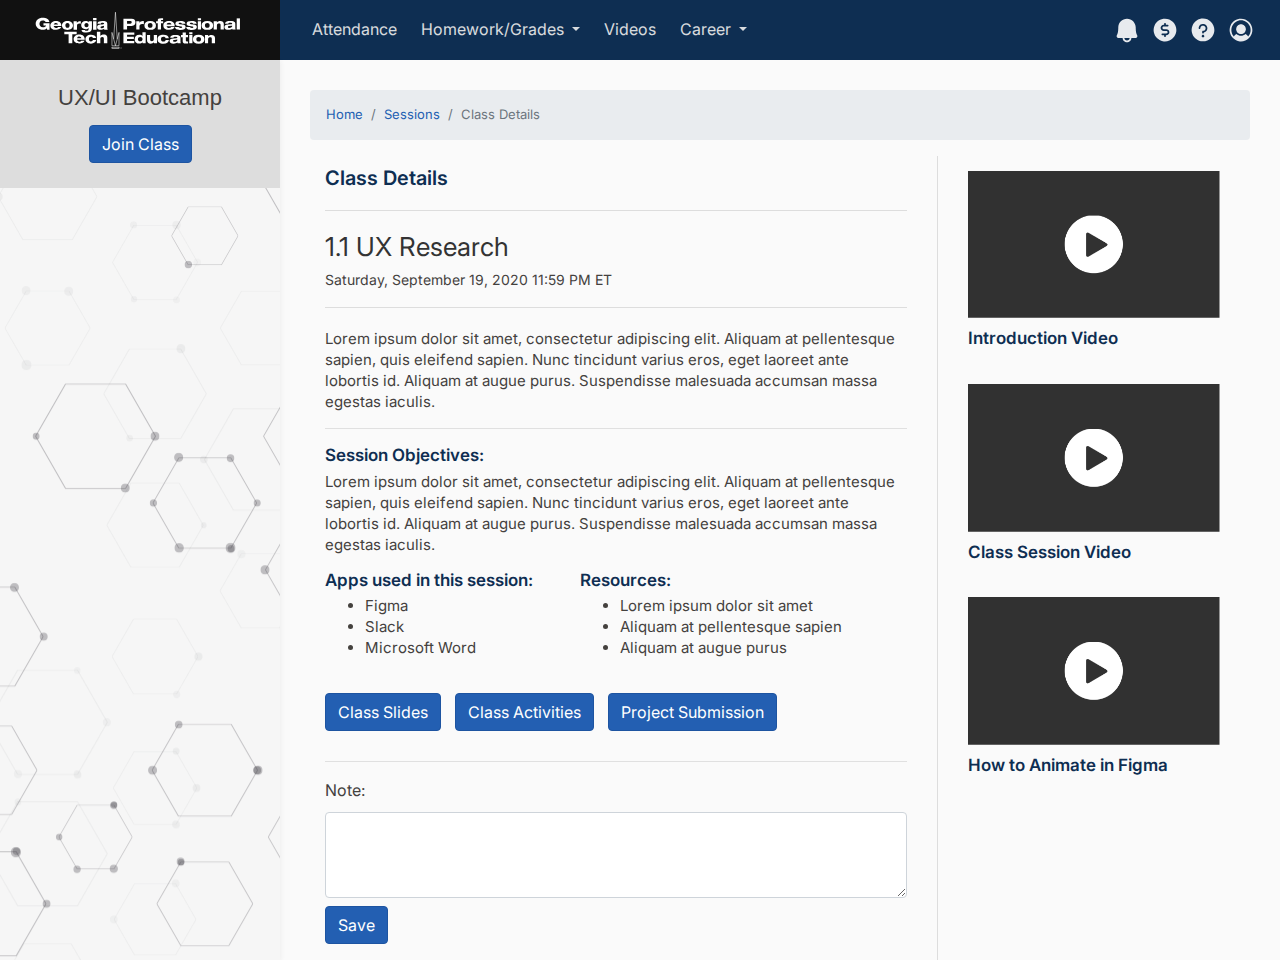
==== class.html @ d0149f27 "New Design - Session, Class page" ====
<!DOCTYPE html>
<html lang="en">

<head>
	<meta charset="utf-8">
	<meta http-equiv="X-UA-Compatible" content="IE=edge">
	<meta name="viewport" content="width=device-width, initial-scale=1">
	<title>Bootcamp Spot | Class Details</title>
	<link rel="shortcut icon" href="images/favicon.ico">
	<link rel="stylesheet" href="css/bootstrap.min.css">
	<link rel="stylesheet" href="css/style.css">
</head>

<body class="default">
	<!----------------------------------
    HEADER
  ----------------------------------->

	<header class="bcs-header">
		<nav class="navbar navbar-expand-lg navbar-dark">
			<a class="navbar-brand" href="index.html"><img src="images/gatch-logo.svg" alt="Georgia Tech Professional Education" class="header-logo"></a>

			<button class="navbar-toggler" type="button" data-toggle="collapse" data-target="#navbarSupportedContent" aria-controls="navbarSupportedContent" aria-expanded="false" aria-label="Toggle navigation">
				<span class="navbar-toggler-icon"></span>
			</button>
			<div class="collapse navbar-collapse" id="navbarSupportedContent">
				<ul class="navbar-nav mr-auto navbar-links">
					<li class="nav-item">
						<a class="nav-link" href="#">Attendance</a>
					</li>
					<li class="nav-item dropdown">
						<a class="nav-link dropdown-toggle" href="#" id="navbarDropdown" role="button" data-toggle="dropdown" aria-haspopup="true" aria-expanded="false">
							Homework/Grades
						</a>
						<div class="dropdown-menu" aria-labelledby="navbarDropdown">
							<a class="dropdown-item" href="#">Homework</a>
							<a class="dropdown-item" href="#">Grades</a>
						</div>
					</li>
					<li class="nav-item">
						<a class="nav-link" href="#">Videos</a>
					</li>
					<li class="nav-item dropdown">
						<a class="nav-link dropdown-toggle" href="#" id="navbarDropdown" role="button" data-toggle="dropdown" aria-haspopup="true" aria-expanded="false">
							Career
						</a>
						<div class="dropdown-menu" aria-labelledby="navbarDropdown">
							<a class="dropdown-item" href="#">Career Workshops</a>
							<a class="dropdown-item" href="#">Career Milestones</a>
							<a class="dropdown-item" href="#">Additional Resources</a>
						</div>
					</li>
				</ul>
				<ul class="navbar-nav navbar-icons">
					<li class="nav-item">
						<a href="#"><img src="images/icon-bell.svg" alt="Notification"></a>
					</li>
					<li class="nav-item">
						<a href="#"><img src="images/icon-dollar.svg" alt="Bill"></a>
					</li>
					<li class="nav-item">
						<a href="#"><img src="images/icon-question.svg" alt="Help"></a>
					</li>
					<li class="nav-item">
						<a href="#"><img src="images/icon-user.svg" alt="User"></a>
					</li>
				</ul>
			</div>
		</nav>
	</header>

	<!----------------------------------
    CONTENT
  ----------------------------------->

	<section class="bcs-content bcs-internal">

			<!-- Sidebar -->
			<aside class="bcs-sidebar sidebar02">
				<div class="bcs-classbox">
					<h2 class="bcs-title">UX/UI Bootcamp</h2>
					<a class="btn btn-primary" href="#" role="button">Join Class</a>
				</div>
			</aside>

			<!-- Main Content -->
			<main class="bcs-main">
				<nav aria-label="breadcrumb">
					<ol class="breadcrumb">
						<li class="breadcrumb-item"><a href="index.html">Home</a></li>
						<li class="breadcrumb-item"><a href="index.html">Sessions</a></li>
						<li class="breadcrumb-item active" aria-current="page">Class Details</li>
					</ol>
				</nav>

				<div class="container">
					<section class="row">
						<div class="col-lg-12 col-xl-8 bcs-class-info">
							<h3 class="bcs-session-title">Class Details</h3>
							<div class="bcs-class-heading">
								<h4>1.1 UX Research</h4>
								<p>Saturday, September 19, 2020 11:59 PM ET</p>
							</div>
							<div class="bcs-class-desc">
								<p>Lorem ipsum dolor sit amet, consectetur adipiscing elit. Aliquam at pellentesque sapien, quis eleifend sapien. Nunc tincidunt varius eros, eget laoreet ante lobortis id. Aliquam at augue purus. Suspendisse malesuada accumsan massa egestas iaculis. </p>
								<hr>
								<h5>Session Objectives:</h5>
								<p>Lorem ipsum dolor sit amet, consectetur adipiscing elit. Aliquam at pellentesque sapien, quis eleifend sapien. Nunc tincidunt varius eros, eget laoreet ante lobortis id. Aliquam at augue purus. Suspendisse malesuada accumsan massa egestas iaculis.</p>
							</div>
							<section class="row">
								<div class="col-lg-5">
									<h5>Apps used in this session:</h5>
									<ul>
										<li>Figma</li>
										<li>Slack</li>
										<li>Microsoft Word</li>
									</ul>
								</div>
								<div class="col-lg-7">
									<h5>Resources:</h5>
									<ul>
										<li>Lorem ipsum dolor sit amet</li>
										<li>Aliquam at pellentesque sapien</li>
										<li>Aliquam at augue purus</li>
									</ul>
								</div>
							</section>
							<div class="bcs-btn-group">
								<a class="btn btn-primary" href="#" role="button">Class Slides</a>
								<a class="btn btn-primary" href="#" role="button">Class Activities</a>
								<a class="btn btn-primary" href="homework.html" role="button">Project Submission</a>
							</div>
							<hr>
							<div class="bcs-form">
								<div class="form-group">
									<label for="exampleFormControlTextarea1">Note:</label>
									<textarea class="form-control" id="exampleFormControlTextarea1" rows="3"></textarea>
									<p><button type="submit" class="btn btn-primary mt-2">Save</button></p>
								</div>
							</div>
						</div>
						<div class="col-lg-12 col-xl-4 col-border-left">
							<div class="bcs-video-wrapper">
								<img src="images/video-thumbnail.png" class="bcs-video" alt="Video">
								<h5>Introduction Video</h5>
							</div>
							<div class="bcs-video-wrapper">
								<img src="images/video-thumbnail.png" class="bcs-video" alt="Video">
								<h5>Class Session Video</h5>
							</div>
							<div class="bcs-video-wrapper">
								<img src="images/video-thumbnail.png" class="bcs-video" alt="Video">
								<h5>How to Animate in Figma</h5>
							</div>
						</div>
					</section>

				</div>
			</main>
	</section>

	<!----------------------------------
    JAVA SCRIPT
  ----------------------------------->
	<script src="https://code.jquery.com/jquery-3.5.1.slim.min.js" integrity="sha384-DfXdz2htPH0lsSSs5nCTpuj/zy4C+OGpamoFVy38MVBnE+IbbVYUew+OrCXaRkfj" crossorigin="anonymous"></script>
<script src="https://cdn.jsdelivr.net/npm/popper.js@1.16.1/dist/umd/popper.min.js" integrity="sha384-9/reFTGAW83EW2RDu2S0VKaIzap3H66lZH81PoYlFhbGU+6BZp6G7niu735Sk7lN" crossorigin="anonymous"></script>
<script src="https://cdn.jsdelivr.net/npm/bootstrap@4.6.0/dist/js/bootstrap.min.js" integrity="sha384-+YQ4JLhjyBLPDQt//I+STsc9iw4uQqACwlvpslubQzn4u2UU2UFM80nGisd026JF" crossorigin="anonymous"></script>
</body>

</html>
---- css/style.css ----
@charset "UTF-8";
@import url('https://fonts.googleapis.com/css2?family=Inter:wght@300;400;500;600;700;800&display=swap');


/* ------------------------------
GENERAL
------------------------------ */

body {
	margin: 0;
	padding: 0;
	background: #fafafa;
	color: #44413e;
	font-size: 16px;
	line-height: 1.6em;
	font-family: 'Inter', sans-serif;
	-webkit-font-smoothing: antialiased;
	text-rendering: optimizeLegibility;
}

h1, h2 {font-size: 24px; margin: 0 0 10px; font-weight: normal; font-family: 'Varela', sans-serif;}
h3 {margin: 0 0 10px; font-size: 20px; font-weight: 600; color: #0e2e52;}
h4 {margin: 0 0 5px; font-size: 26px; font-weight: 400; color: #333;}
h5 {margin: 0 0 5px; font-size: 17px; font-weight: 600; color: #0e2e52;}
main p, main ul {font-size: 14px; margin: 0 0 15px;}
img {max-width: 100%;}
a, a:link, a:visited, a:active {color: #235fb2; text-decoration: none; transition: all .5s ease;}
a:hover {color: #3581ec; text-decoration: none;}
::-moz-selection {background-color: #235fb2; color: #ffffff;}
::selection {background-color: #235fb2; color: #ffffff;}
a.btn-primary, .btn-primary, .badge-primary {background: #235fb2; color: #fff; border-color: #1d54a1;}
.btn-secondary {background: #0e2e52; color: #fff; border-color: #0a2544;}

/* ------------------------------
HEADER
------------------------------ */

.bcs-header {
	height: 60px;
	padding: 0;
	background: #0e2e52;
	color: #f6f6f6;
}

.navbar {
	padding: 0;
	height: 100%;
}

.navbar-brand {
	margin: 0;
	padding-top: 0;
	padding-bottom: 0;
	padding: 10px;
	width: 280px;
	height: 100%;
	background: #111111;
	text-align: center;
}

.header-logo {
	height: 100%;
	width: auto;
}

.navbar-nav {background: #0e2e52;}
.navbar-links {padding-left: 20px;}
.navbar-icons {padding-right: 20px;}
.nav-item a, .navbar-dark .navbar-nav .nav-link {display: inline-block; color: #eeeeee; font-weight: 400; opacity: .9;}
.navbar-expand-lg .navbar-nav .nav-link {padding-right: .75rem; padding-left: .75rem;}
.navbar-dark .navbar-toggler {margin-right: 15px; color: #eee; padding: .5rem; font-size: 1rem;}
.navbar-icons .nav-item a {padding: 0 5px;}
.nav-item a img {width: 28px;}
.nav-item a:hover, .navbar-dark .navbar-nav .nav-link:hover {color: #ffffff; opacity: 1; text-decoration: underline;}
.navbar-nav .dropdown-menu {background: #0e2e52;}
.dropdown-item:focus, .dropdown-item:hover {background: #111;}

/* ------------------------------
CONTENT
------------------------------ */

.bcs-content {
	display: flex;
	min-height: calc(100vh - 60px);
	flex-grow: 1;
	justify-content: space-between;
}

/* --- SIDE ---- */

.bcs-sidebar {
	width: 280px;
	min-height: 100%;
	padding: 0 20px;
	background:#ffffff;
	box-shadow: 1px 1px 5px rgba(0,0,0,.05);
}

.bcs-title {
	margin: 15px 0 0;
	height: 30px;
	font-size: 22px;
}

.nav-tabs {border-bottom: none; margin: 0 0 10px;}
.tab-content {height: calc(100% - 105px);}
.tab-pane {height: 100%;}
.nav-tabs .nav-item {width: 50%;}

.nav-tabs .nav-item .nav-link {
	padding: 10px 0 0;
	height: 45px;
	width: 100%;
	color: #999;
	font-size: 15px;
	text-align: center;
	border-radius: 0;
	border: none;
	border-bottom: solid 3px #dee2e6;
}

.nav-tabs .nav-link.active {
	color: #235fb2;
	border-bottom: solid 3px #235fb2;
}

.bcs-course-list {
	padding: 0;
	max-height: 100%;
	list-style: none;
	overflow-y: auto;
}

.bcs-course-list li a {display: block; padding: 12px 10px; color: #44413e;}
.bcs-course-list li a:hover {color: #235fb2;}
.bcs-course-list li:not(:last-child) {border-bottom: solid 1px #eeeeee;}
.bcs-course-list li.active a {background: #ebf0f8;}
.bcs-course-list li.past a {opacity: .5;}
.bcs-course-list li h3 {margin: 0 0 5px; font-size: 16px; font-weight: 600;}
.bcs-course-list li p {margin: 0; color: #666666; font-size: 10px; line-height: 1em;}

/* --- Version B ---- */

.sidebar02 {
	display: flex;
	flex-flow: nowrap column;
	padding: 0;
	background: #f6f6f6 url(../images/bg-sidebar.png) center top no-repeat;
	box-sizing: border-box;
}

.bcs-classbox {
	padding: 10px 20px 25px;
	background: #dddddd;
	text-align: center;
}

.bcs-classbox h2 {
	margin-bottom: 10px;
}

/* --- MAIN ---- */

.bcs-index02 {height: auto; min-height: calc(100vh - 60px);}
main {flex-grow: 1;}
.bcs-content main {padding: 15px;}

.bcs-content .bcs-main {display: flex; flex-flow: nowrap column; width: calc(100% - 280px); padding: 30px 30px 0;}
.bcs-main .container {margin-left: 0;}
.bcs-row {margin-bottom: 30px;}
.bcs-title-with-nav {display: flex; flex-direction: row; margin-bottom: 10px; justify-content: space-between; align-items: center;}
.bcs-title-with-nav .btn {min-width: 30px; margin-left: 10px;}
.bcs-main .bcs-title-with-nav h3 {margin: 0;}
.card {margin-bottom: 20px;}
.card a, .card a .card-body {transition: all .5s ease; border-radius: .25rem;}
.card a:hover {background: #f5f7fb; box-shadow: 1px 1px 10px rgba(0,0,0,.15);}
.card-title {margin-bottom: .25rem; font-weight: 600;}
.card-text {font-size: 12px;}
.col-border-left {border-left: solid 1px #ddd;}
.bcs-class-heading {margin: 20px 0; padding: 20px 0 0; border-top: solid 1px #ddd; border-bottom: solid 1px #ddd;}
.breadcrumb-item {font-size: 13px;}
.bcs-video-wrapper {padding: 15px;}
.bcs-video-wrapper h5 {margin-top: 10px;}
.bcs-video-wrapper h5 {margin-top: 10px;}
.bcs-class-info {padding-right: 30px;}
.bcs-class-info .bcs-session-title {margin-top: 10px;}
.bcs-class-desc p, .bcs-class-info li {font-size: 15px; line-height: 1.4em;}
.bcs-btn-group {margin: 20px 0; padding-bottom: 10px;}
.bcs-btn-group .btn {margin-right: 10px;}


/* ------------------------------
MEDIA QUERIES
------------------------------ */

@media screen and (max-width: 1140px) {
	.bcs-content .bcs-main {padding: 30px 15px 0;}
	.bcs-main h3 {font-size: 18px;}
	.col-border-left {border-left: none;}
}

@media screen and (max-width: 991px) {
	.navbar-collapse {z-index: 1;}
	.navbar-nav.navbar-icons {flex-direction: row; padding: 15px 20px;}
	.dropdown-menu {margin-right: 20px;}
}

@media screen and (max-width: 768px) {
	.bcs-content {flex-direction: column;}
	.bcs-content .bcs-main {width: 100%; padding: 15px;}
	.sidebar02 {width: 100%;}

}

@media screen and (max-width: 576px) {
	.bcs-video-wrapper {padding: 15px 0;}
	.bcs-btn-group .btn {width: 100%; margin-right: 0; margin-bottom: 10px;}

}
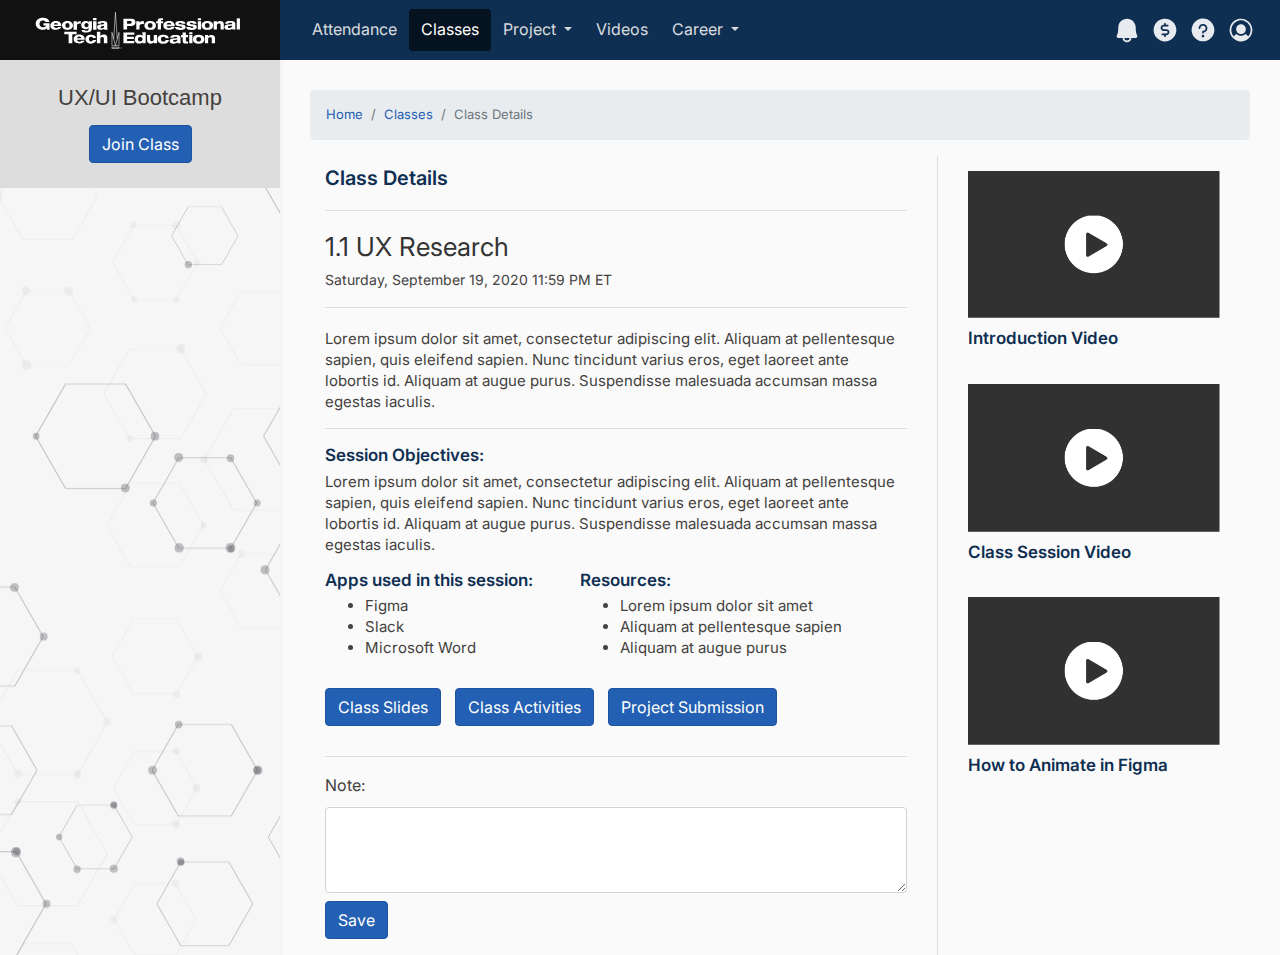
==== commit bdbdd08e: "Navigation Update" ====
--- a/class.html
+++ b/class.html
@@ -28,13 +28,16 @@
 					<li class="nav-item">
 						<a class="nav-link" href="#">Attendance</a>
 					</li>
+					<li class="nav-item">
+						<a class="nav-link current" href="index.html">Classes</a>
+					</li>
 					<li class="nav-item dropdown">
 						<a class="nav-link dropdown-toggle" href="#" id="navbarDropdown" role="button" data-toggle="dropdown" aria-haspopup="true" aria-expanded="false">
-							Homework/Grades
+							Project
 						</a>
 						<div class="dropdown-menu" aria-labelledby="navbarDropdown">
-							<a class="dropdown-item" href="#">Homework</a>
-							<a class="dropdown-item" href="#">Grades</a>
+							<a class="dropdown-item" href="homework.html">Current Project</a>
+							<a class="dropdown-item" href="#">Upcoming Projects</a>
 						</div>
 					</li>
 					<li class="nav-item">
@@ -88,7 +91,7 @@
 				<nav aria-label="breadcrumb">
 					<ol class="breadcrumb">
 						<li class="breadcrumb-item"><a href="index.html">Home</a></li>
-						<li class="breadcrumb-item"><a href="index.html">Sessions</a></li>
+						<li class="breadcrumb-item"><a href="index.html">Classes</a></li>
 						<li class="breadcrumb-item active" aria-current="page">Class Details</li>
 					</ol>
 				</nav>
--- a/css/style.css
+++ b/css/style.css
@@ -23,6 +23,7 @@
 h4 {margin: 0 0 5px; font-size: 26px; font-weight: 400; color: #333;}
 h5 {margin: 0 0 5px; font-size: 17px; font-weight: 600; color: #0e2e52;}
 main p, main ul {font-size: 14px; margin: 0 0 15px;}
+main ul {margin-bottom: 10px;}
 img {max-width: 100%;}
 a, a:link, a:visited, a:active {color: #235fb2; text-decoration: none; transition: all .5s ease;}
 a:hover {color: #3581ec; text-decoration: none;}
@@ -66,7 +67,9 @@
 .navbar-nav {background: #0e2e52;}
 .navbar-links {padding-left: 20px;}
 .navbar-icons {padding-right: 20px;}
-.nav-item a, .navbar-dark .navbar-nav .nav-link {display: inline-block; color: #eeeeee; font-weight: 400; opacity: .9;}
+.nav-item a, .navbar-dark .navbar-nav .nav-link {display: inline-block; color: #eeeeee; font-size: 16px; font-weight: 400; opacity: .9;}
+.navbar-nav {background: #0e2e52;}
+.navbar-dark .navbar-nav .nav-link.current, .dropdown-item.current {color: #ffffff; background: #051220; opacity: 1; border-radius: .25rem;}
 .navbar-expand-lg .navbar-nav .nav-link {padding-right: .75rem; padding-left: .75rem;}
 .navbar-dark .navbar-toggler {margin-right: 15px; color: #eee; padding: .5rem; font-size: 1rem;}
 .navbar-icons .nav-item a {padding: 0 5px;}
@@ -187,11 +190,28 @@
 .bcs-class-desc p, .bcs-class-info li {font-size: 15px; line-height: 1.4em;}
 .bcs-btn-group {margin: 20px 0; padding-bottom: 10px;}
 .bcs-btn-group .btn {margin-right: 10px;}
-
+.card-grade {text-align: center;}
+.card-grade .card-text {padding-top: 5px; font-size: 26px;}
+.bcs-grade-box {padding: 15px;}
+.bcs-grade-img {width: 100px; margin-right: 20px;}
+.bcs-grade-comment {
+	background: #ffffff;
+	max-height: 460px;
+	padding: 15px;
+	overflow-y: auto;
+	border: 1px solid rgba(0,0,0,.125);
+	border-radius: .25rem;
+}
 
 /* ------------------------------
 MEDIA QUERIES
 ------------------------------ */
+
+@media screen and (max-width: 1199px) {
+	.col-border-left {border-left: none;}
+	.bcs-grade-box {padding: 15px 0;}
+}
+
 
 @media screen and (max-width: 1140px) {
 	.bcs-content .bcs-main {padding: 30px 15px 0;}
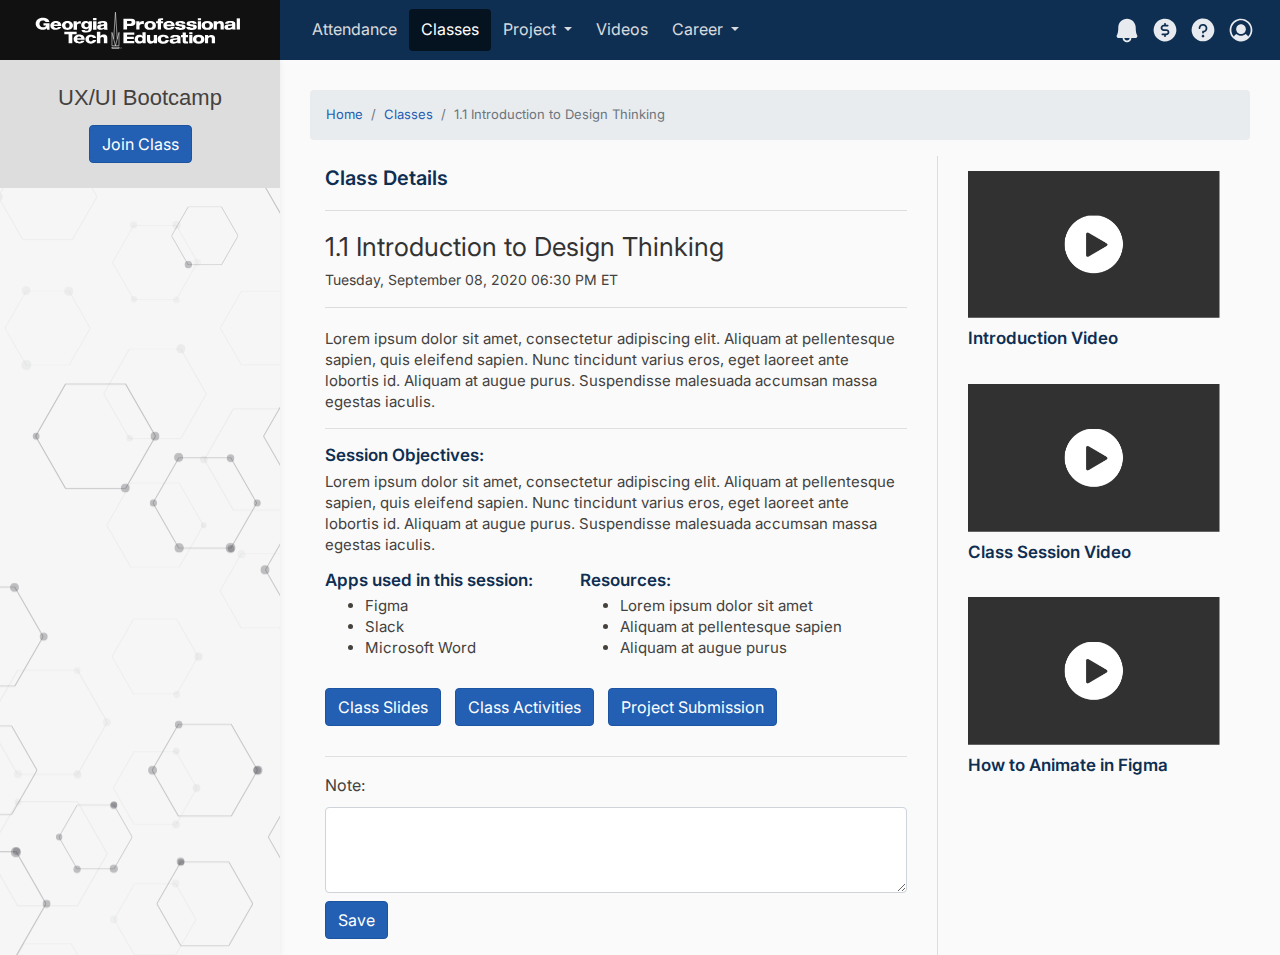
==== commit a50af70e: "Class and homework detail changes" ====
--- a/class.html
+++ b/class.html
@@ -92,7 +92,7 @@
 					<ol class="breadcrumb">
 						<li class="breadcrumb-item"><a href="index.html">Home</a></li>
 						<li class="breadcrumb-item"><a href="index.html">Classes</a></li>
-						<li class="breadcrumb-item active" aria-current="page">Class Details</li>
+						<li class="breadcrumb-item active" aria-current="page">1.1 Introduction to Design Thinking</li>
 					</ol>
 				</nav>
 
@@ -101,8 +101,8 @@
 						<div class="col-lg-12 col-xl-8 bcs-class-info">
 							<h3 class="bcs-session-title">Class Details</h3>
 							<div class="bcs-class-heading">
-								<h4>1.1 UX Research</h4>
-								<p>Saturday, September 19, 2020 11:59 PM ET</p>
+								<h4>1.1 Introduction to Design Thinking</h4>
+								<p>Tuesday, September 08, 2020 06:30 PM ET</p>
 							</div>
 							<div class="bcs-class-desc">
 								<p>Lorem ipsum dolor sit amet, consectetur adipiscing elit. Aliquam at pellentesque sapien, quis eleifend sapien. Nunc tincidunt varius eros, eget laoreet ante lobortis id. Aliquam at augue purus. Suspendisse malesuada accumsan massa egestas iaculis. </p>
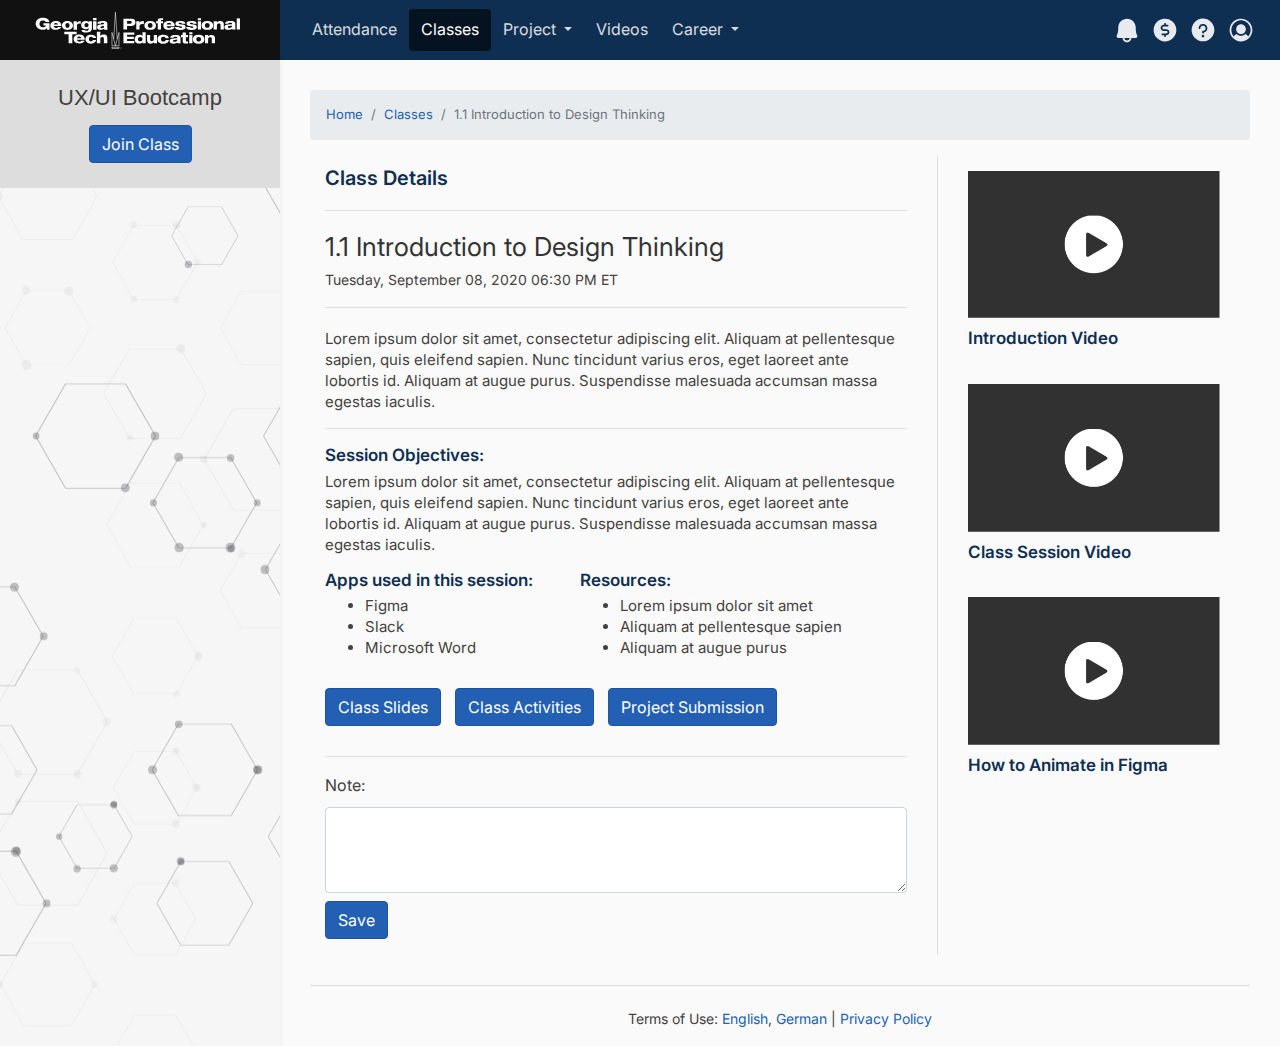
==== commit 8653bd32: "Terms text added" ====
--- a/class.html
+++ b/class.html
@@ -159,6 +159,10 @@
 					</section>
 
 				</div>
+
+				<div class="container bcs-top-border">
+					<p class="bcs-terms">Terms of Use: <a href="#">English</a>, <a href="#">German</a> | <a href="#">Privacy Policy</a></p>
+				</div>
 			</main>
 	</section>
 
--- a/css/style.css
+++ b/css/style.css
@@ -203,6 +203,9 @@
 	border-radius: .25rem;
 }
 
+.bcs-terms {text-align: center; }
+.bcs-top-border {margin-top: 30px; padding-top: 20px; border-top: solid 1px #dddddd;}
+
 /* ------------------------------
 MEDIA QUERIES
 ------------------------------ */
